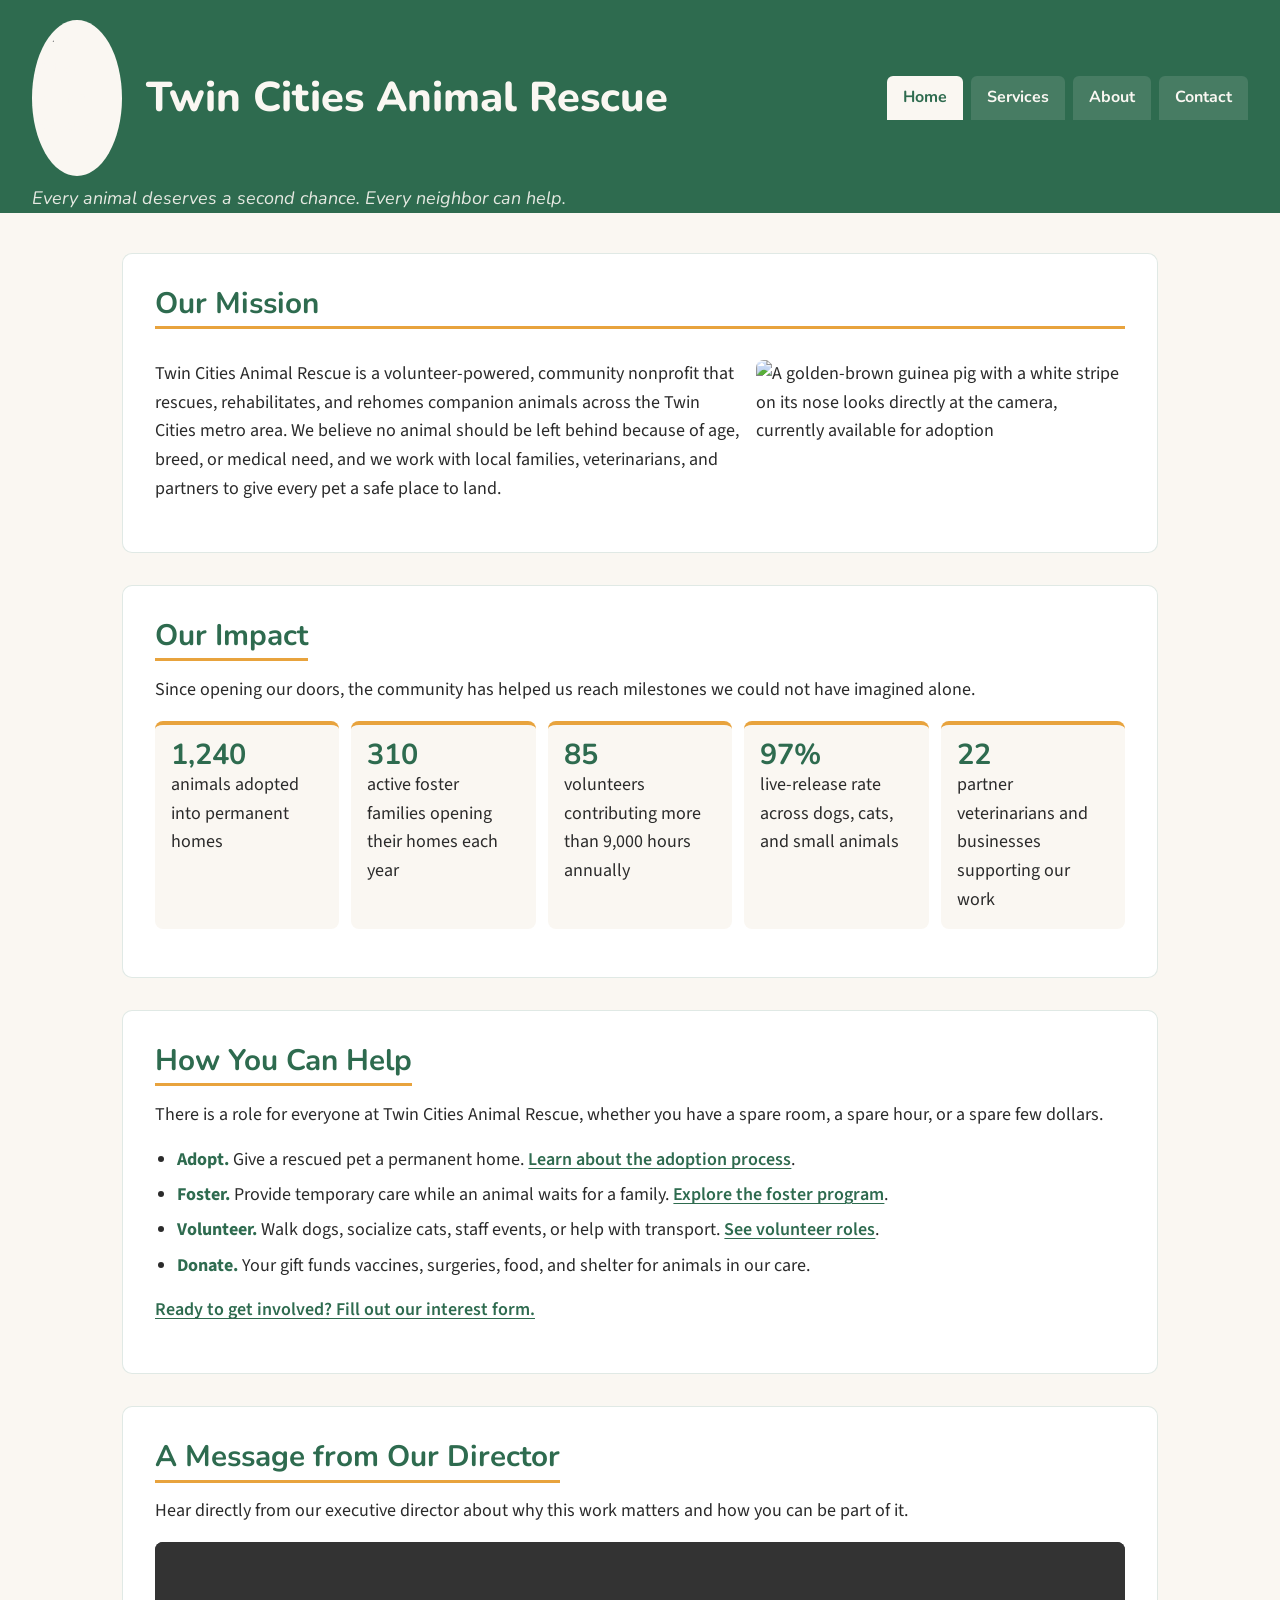
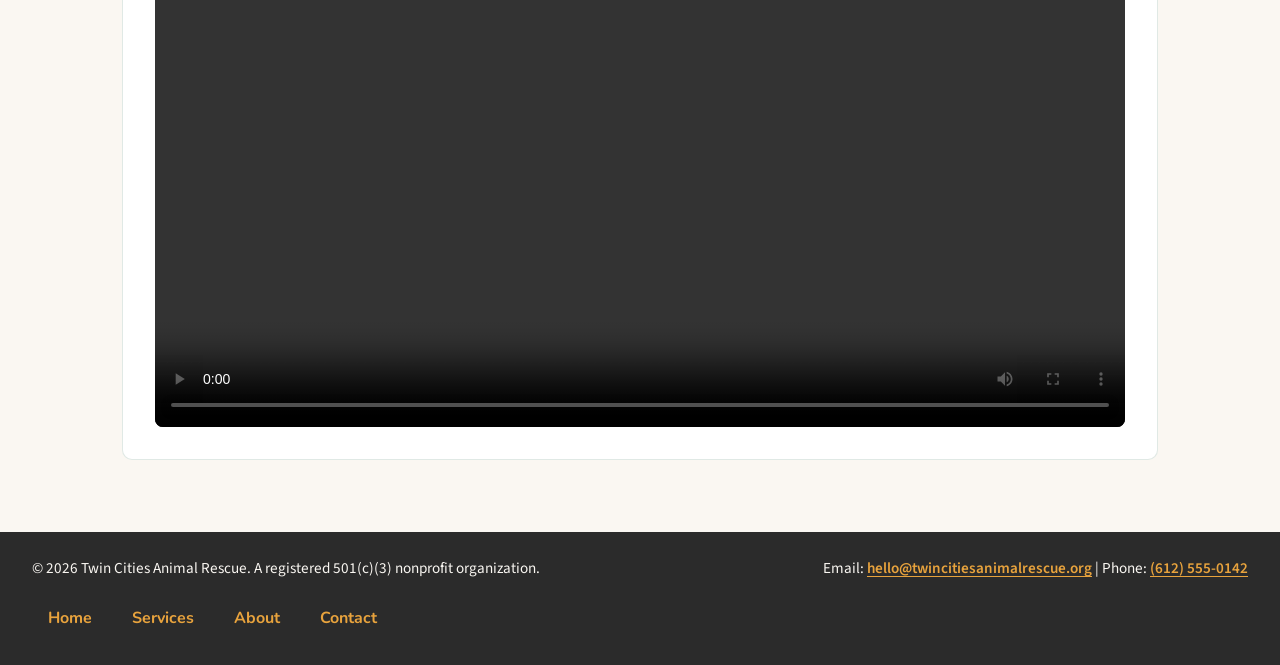
==== index.html @ 7075b085 "Add files via upload" ====
<!DOCTYPE html>
<html lang="en">
<head>
    <meta charset="UTF-8">
    <meta name="viewport" content="width=device-width, initial-scale=1.0">
    <meta name="description" content="Twin Cities Animal Rescue is a community nonprofit finding homes for pets in need. Learn how to adopt, foster, volunteer, or donate.">
    <title>Twin Cities Animal Rescue | Home</title>
    <link rel="preconnect" href="https://fonts.googleapis.com">
    <link rel="preconnect" href="https://fonts.gstatic.com" crossorigin>
    <link href="https://fonts.googleapis.com/css2?family=Nunito:ital,wght@0,700;0,800;1,600&family=Source+Sans+3:wght@400;600&display=swap" rel="stylesheet">
    <link rel="stylesheet" href="styles.css">
</head>
<body>
    <header>
        <img src="rescue-logo_c.png" alt="Twin Cities Animal Rescue logo" width="120">
        <h1>Twin Cities Animal Rescue</h1>
        <p>Every animal deserves a second chance. Every neighbor can help.</p>
        <nav aria-label="Main navigation">
            <ul>
                <li><a href="index.html" aria-current="page">Home</a></li>
                <li><a href="services.html">Services</a></li>
                <li><a href="about.html">About</a></li>
                <li><a href="contact.html">Contact</a></li>
            </ul>
        </nav>
    </header>

    <main>
        <section aria-labelledby="mission-heading">
            <h2 id="mission-heading">Our Mission</h2>
            <p>Twin Cities Animal Rescue is a volunteer-powered, community nonprofit that rescues, rehabilitates, and rehomes companion animals across the Twin Cities metro area. We believe no animal should be left behind because of age, breed, or medical need, and we work with local families, veterinarians, and partners to give every pet a safe place to land.</p>
            <img src="rescue-pet_c.png" alt="A golden-brown guinea pig with a white stripe on its nose looks directly at the camera, currently available for adoption" width="400">
        </section>

        <section aria-labelledby="impact-heading">
            <h2 id="impact-heading">Our Impact</h2>
            <p>Since opening our doors, the community has helped us reach milestones we could not have imagined alone.</p>
            <ul>
                <li><strong>1,240</strong> animals adopted into permanent homes</li>
                <li><strong>310</strong> active foster families opening their homes each year</li>
                <li><strong>85</strong> volunteers contributing more than 9,000 hours annually</li>
                <li><strong>97%</strong> live-release rate across dogs, cats, and small animals</li>
                <li><strong>22</strong> partner veterinarians and businesses supporting our work</li>
            </ul>
        </section>

        <section aria-labelledby="help-heading">
            <h2 id="help-heading">How You Can Help</h2>
            <p>There is a role for everyone at Twin Cities Animal Rescue, whether you have a spare room, a spare hour, or a spare few dollars.</p>
            <ul>
                <li><strong>Adopt.</strong> Give a rescued pet a permanent home. <a href="services.html#adoption">Learn about the adoption process</a>.</li>
                <li><strong>Foster.</strong> Provide temporary care while an animal waits for a family. <a href="services.html#foster">Explore the foster program</a>.</li>
                <li><strong>Volunteer.</strong> Walk dogs, socialize cats, staff events, or help with transport. <a href="services.html#volunteer">See volunteer roles</a>.</li>
                <li><strong>Donate.</strong> Your gift funds vaccines, surgeries, food, and shelter for animals in our care.</li>
            </ul>
            <p><a href="contact.html">Ready to get involved? Fill out our interest form.</a></p>
        </section>

        <section aria-labelledby="video-heading">
            <h2 id="video-heading">A Message from Our Director</h2>
            <p>Hear directly from our executive director about why this work matters and how you can be part of it.</p>
            <video controls width="640" preload="metadata">
                <source src="rescue-message_c.mp4" type="video/mp4">
                Your browser does not support embedded video. In this message, our executive director thanks the community for its support and explains how adopting, fostering, and volunteering directly save the lives of animals in the Twin Cities. Visit our <a href="contact.html">Contact page</a> to get involved.
            </video>
        </section>
    </main>

    <footer>
        <p>&copy; 2026 Twin Cities Animal Rescue. A registered 501(c)(3) nonprofit organization.</p>
        <p>Email: <a href="mailto:hello@twincitiesanimalrescue.org">hello@twincitiesanimalrescue.org</a> | Phone: <a href="tel:+16125550142">(612) 555-0142</a></p>
        <nav aria-label="Footer navigation">
            <ul>
                <li><a href="index.html">Home</a></li>
                <li><a href="services.html">Services</a></li>
                <li><a href="about.html">About</a></li>
                <li><a href="contact.html">Contact</a></li>
            </ul>
        </nav>
    </footer>
</body>
</html>
---- styles.css ----
/* ==========================================================================
   Twin Cities Animal Rescue — styles.css
   Mobile-first stylesheet. Base styles target small screens; the single
   media query at the bottom adjusts layout for screens 800px and wider.

   Color palette (4 colors):
     --green   #2E6B4F  forest green  — trust, calm, primary brand color
     --amber   #E8A33D  warm amber    — hope, energy, calls to action
     --cream   #FAF7F2  soft cream    — page background, easy on the eyes
     --ink     #2B2B2B  charcoal      — body text, strong contrast on cream

   Typography (2 font families):
     Nunito        — headings, nav, buttons (rounded, friendly, hopeful)
     Source Sans 3 — body text, forms (clean, highly readable)
   ========================================================================== */

:root {
  --green: #2E6B4F;
  --amber: #E8A33D;
  --cream: #FAF7F2;
  --ink: #2B2B2B;
  --font-heading: "Nunito", "Trebuchet MS", Arial, sans-serif;
  --font-body: "Source Sans 3", "Segoe UI", Helvetica, Arial, sans-serif;
}

/* ---------- Base / reset ---------- */

*,
*::before,
*::after {
  box-sizing: border-box;
}

html {
  font-size: 100%;
  scroll-behavior: smooth;
}

body {
  margin: 0;
  background-color: var(--cream);
  color: var(--ink);
  font-family: var(--font-body);
  font-size: 1.0625rem;
  line-height: 1.6;
}

img,
video {
  max-width: 100%;
  height: auto;
  display: block;
  border-radius: 8px;
}

a {
  color: var(--green);
  font-weight: 600;
  text-decoration: underline;
  text-underline-offset: 3px;
}

a:hover,
a:focus {
  color: var(--amber);
}

a:focus-visible,
button:focus-visible,
input:focus-visible,
select:focus-visible,
textarea:focus-visible {
  outline: 3px solid var(--amber);
  outline-offset: 2px;
}

/* ---------- Typography ---------- */

h1,
h2,
h3 {
  font-family: var(--font-heading);
  color: var(--green);
  line-height: 1.2;
  margin: 0 0 0.5em;
}

h1 {
  font-size: 1.9rem;
  font-weight: 800;
}

h2 {
  font-size: 1.5rem;
  font-weight: 700;
  padding-bottom: 0.3rem;
  border-bottom: 3px solid var(--amber);
  display: inline-block;
}

h3 {
  font-size: 1.15rem;
  font-weight: 700;
  margin-top: 1.25rem;
}

p {
  margin: 0 0 1rem;
}

ul,
ol {
  padding-left: 1.4rem;
  margin: 0 0 1rem;
}

li {
  margin-bottom: 0.4rem;
}

strong {
  color: var(--green);
}

/* ---------- Header ---------- */

header {
  background-color: var(--green);
  color: var(--cream);
  padding: 1.25rem 1rem 0;
  text-align: center;
  display: flex;
  flex-direction: column;
  align-items: center;
  gap: 0.5rem;
}

header img {
  width: 90px;
  border-radius: 50%;
  background-color: var(--cream);
  padding: 6px;
}

header h1 {
  color: var(--cream);
  margin: 0;
}

header p {
  margin: 0;
  font-family: var(--font-heading);
  font-style: italic;
  opacity: 0.9;
}

/* ---------- Navigation (shared by header and footer) ---------- */

nav ul {
  list-style: none;
  margin: 0.75rem 0 0;
  padding: 0;
  display: flex;
  flex-wrap: wrap;
  justify-content: center;
  gap: 0.5rem;
  width: 100%;
}

nav li {
  margin: 0;
}

nav a {
  display: block;
  font-family: var(--font-heading);
  font-weight: 700;
  font-size: 1rem;
  text-decoration: none;
  color: var(--cream);
  background-color: rgba(250, 247, 242, 0.12);
  padding: 0.6rem 1rem;
  border-radius: 6px 6px 0 0;
}

nav a:hover,
nav a:focus {
  background-color: var(--amber);
  color: var(--ink);
}

nav a[aria-current="page"] {
  background-color: var(--cream);
  color: var(--green);
}

/* ---------- Main content ---------- */

main {
  padding: 1.5rem 1rem;
  max-width: 1100px;
  margin: 0 auto;
}

section {
  background-color: #ffffff;
  border: 1px solid rgba(46, 107, 79, 0.15);
  border-radius: 10px;
  padding: 1.25rem;
  margin-bottom: 1.5rem;
}

/* Sections that pair text with an image stack on mobile,
   then sit side by side on wider screens (see media query). */
section:has(> img),
section:has(> figure) {
  display: flex;
  flex-direction: column;
  gap: 1rem;
}

section > img,
figure img {
  width: 100%;
  max-width: 420px;
  align-self: center;
}

figure {
  margin: 0;
  background-color: var(--cream);
  border-left: 5px solid var(--amber);
  border-radius: 8px;
  padding: 1rem;
  display: flex;
  flex-direction: column;
  gap: 0.75rem;
}

figcaption {
  font-size: 0.95rem;
  line-height: 1.5;
}

picture img {
  width: 100%;
  max-width: 100%;
}

video {
  width: 100%;
  background-color: var(--ink);
}

/* Description lists (volunteer roles, core values) */

dl {
  margin: 0;
}

dt {
  font-family: var(--font-heading);
  font-weight: 700;
  color: var(--green);
  margin-top: 1rem;
}

dd {
  margin: 0.25rem 0 0;
  padding-left: 1rem;
  border-left: 3px solid var(--amber);
}

/* Impact statistics on the home page */

#impact-heading + p + ul {
  list-style: none;
  padding: 0;
  display: flex;
  flex-wrap: wrap;
  gap: 0.75rem;
}

#impact-heading + p + ul li {
  flex: 1 1 100%;
  background-color: var(--cream);
  border-top: 4px solid var(--amber);
  border-radius: 8px;
  padding: 0.9rem 1rem;
  margin: 0;
}

#impact-heading + p + ul strong {
  display: block;
  font-family: var(--font-heading);
  font-size: 1.8rem;
  line-height: 1.1;
}

/* Address and tables */

address {
  font-style: normal;
  margin-bottom: 1rem;
  padding: 1rem;
  background-color: var(--cream);
  border-radius: 8px;
}

table {
  width: 100%;
  border-collapse: collapse;
  margin-bottom: 1rem;
}

caption {
  font-family: var(--font-heading);
  font-weight: 700;
  text-align: left;
  color: var(--green);
  padding-bottom: 0.5rem;
}

th,
td {
  text-align: left;
  padding: 0.6rem 0.75rem;
  border-bottom: 1px solid rgba(46, 107, 79, 0.2);
}

thead th {
  background-color: var(--green);
  color: var(--cream);
}

/* ---------- Form ---------- */

form {
  display: flex;
  flex-direction: column;
  gap: 1.25rem;
}

fieldset {
  border: 2px solid var(--green);
  border-radius: 10px;
  padding: 1rem;
  margin: 0;
  display: flex;
  flex-direction: column;
  gap: 0.25rem;
}

legend {
  font-family: var(--font-heading);
  font-weight: 700;
  color: var(--green);
  padding: 0 0.5rem;
}

form p {
  margin: 0 0 0.75rem;
}

label {
  font-weight: 600;
}

input[type="text"],
input[type="email"],
input[type="number"],
select,
textarea {
  width: 100%;
  font-family: var(--font-body);
  font-size: 1rem;
  padding: 0.6rem 0.75rem;
  margin-top: 0.3rem;
  border: 1px solid #8a8a8a;
  border-radius: 6px;
  background-color: #ffffff;
  color: var(--ink);
}

input[type="radio"],
input[type="checkbox"] {
  width: 1.1rem;
  height: 1.1rem;
  margin-right: 0.5rem;
  accent-color: var(--green);
}

input[type="radio"] + label,
input[type="checkbox"] + label {
  font-weight: 400;
}

button {
  font-family: var(--font-heading);
  font-weight: 800;
  font-size: 1.05rem;
  padding: 0.75rem 1.5rem;
  border: none;
  border-radius: 6px;
  cursor: pointer;
  margin-right: 0.5rem;
  margin-bottom: 0.5rem;
}

button[type="submit"] {
  background-color: var(--amber);
  color: var(--ink);
}

button[type="submit"]:hover,
button[type="submit"]:focus {
  background-color: var(--green);
  color: var(--cream);
}

button[type="reset"] {
  background-color: transparent;
  color: var(--green);
  border: 2px solid var(--green);
}

/* ---------- Footer ---------- */

footer {
  background-color: var(--ink);
  color: var(--cream);
  padding: 1.5rem 1rem;
  text-align: center;
  font-size: 0.95rem;
}

footer p {
  margin-bottom: 0.5rem;
}

footer a {
  color: var(--amber);
}

footer nav a {
  background-color: transparent;
  border-radius: 6px;
}

/* ==========================================================================
   Media query: screens 800px and wider
   ========================================================================== */

@media (min-width: 800px) {
  body {
    font-size: 1.125rem;
  }

  h1 {
    font-size: 2.6rem;
  }

  h2 {
    font-size: 1.85rem;
  }

  /* Header becomes a horizontal bar: logo + title left, nav right */
  header {
    flex-direction: row;
    flex-wrap: wrap;
    justify-content: space-between;
    align-items: center;
    text-align: left;
    padding: 1.25rem 2rem 0;
    gap: 1rem 1.5rem;
  }

  header p {
    flex-basis: 100%;
    order: 3;
    margin-top: -0.5rem;
  }

  nav ul {
    width: auto;
    justify-content: flex-end;
    margin: 0;
  }

  header nav {
    order: 2;
    margin-left: auto;
  }

  header nav ul {
    align-self: flex-end;
  }

  main {
    padding: 2.5rem 2rem;
  }

  section {
    padding: 2rem;
    margin-bottom: 2rem;
  }

  /* Text + image sections sit side by side */
  section:has(> img),
  section:has(> figure) {
    flex-direction: row;
    flex-wrap: wrap;
    align-items: flex-start;
  }

  section:has(> img) > h2,
  section:has(> figure) > h2 {
    flex-basis: 100%;
  }

  section:has(> img) > p,
  section:has(> img) > ol,
  section:has(> img) > ul,
  section:has(> img) > dl,
  section:has(> figure) > p,
  section:has(> figure) > ol {
    flex: 1 1 55%;
  }

  section > img,
  section > figure {
    flex: 0 1 38%;
    align-self: flex-start;
  }

  /* Volunteer Roles: intro paragraph spans the row, then the role list
     and the volunteer photo share the next row */
  #volunteer > p:first-of-type {
    flex-basis: 100%;
  }

  #volunteer > img {
    order: 2;
  }

  #volunteer > dl {
    order: 1;
    flex: 1 1 55%;
  }

  #volunteer > p:last-of-type {
    order: 3;
    flex-basis: 100%;
  }

  /* Impact stats: five tiles in a row */
  #impact-heading + p + ul li {
    flex: 1 1 160px;
  }

  /* Form: name/email and interest/availability can share a row */
  fieldset {
    flex-direction: row;
    flex-wrap: wrap;
    gap: 0 1.5rem;
  }

  fieldset > p {
    flex: 1 1 45%;
  }

  fieldset > p:has(textarea),
  fieldset > p:has(input[type="radio"]),
  fieldset > p:has(input[type="checkbox"]) {
    flex-basis: 100%;
  }

  footer {
    display: flex;
    flex-wrap: wrap;
    justify-content: space-between;
    align-items: center;
    text-align: left;
    padding: 1.5rem 2rem;
  }

  footer nav {
    flex-basis: 100%;
    margin-top: 0.5rem;
  }

  footer nav ul {
    justify-content: flex-start;
  }
}
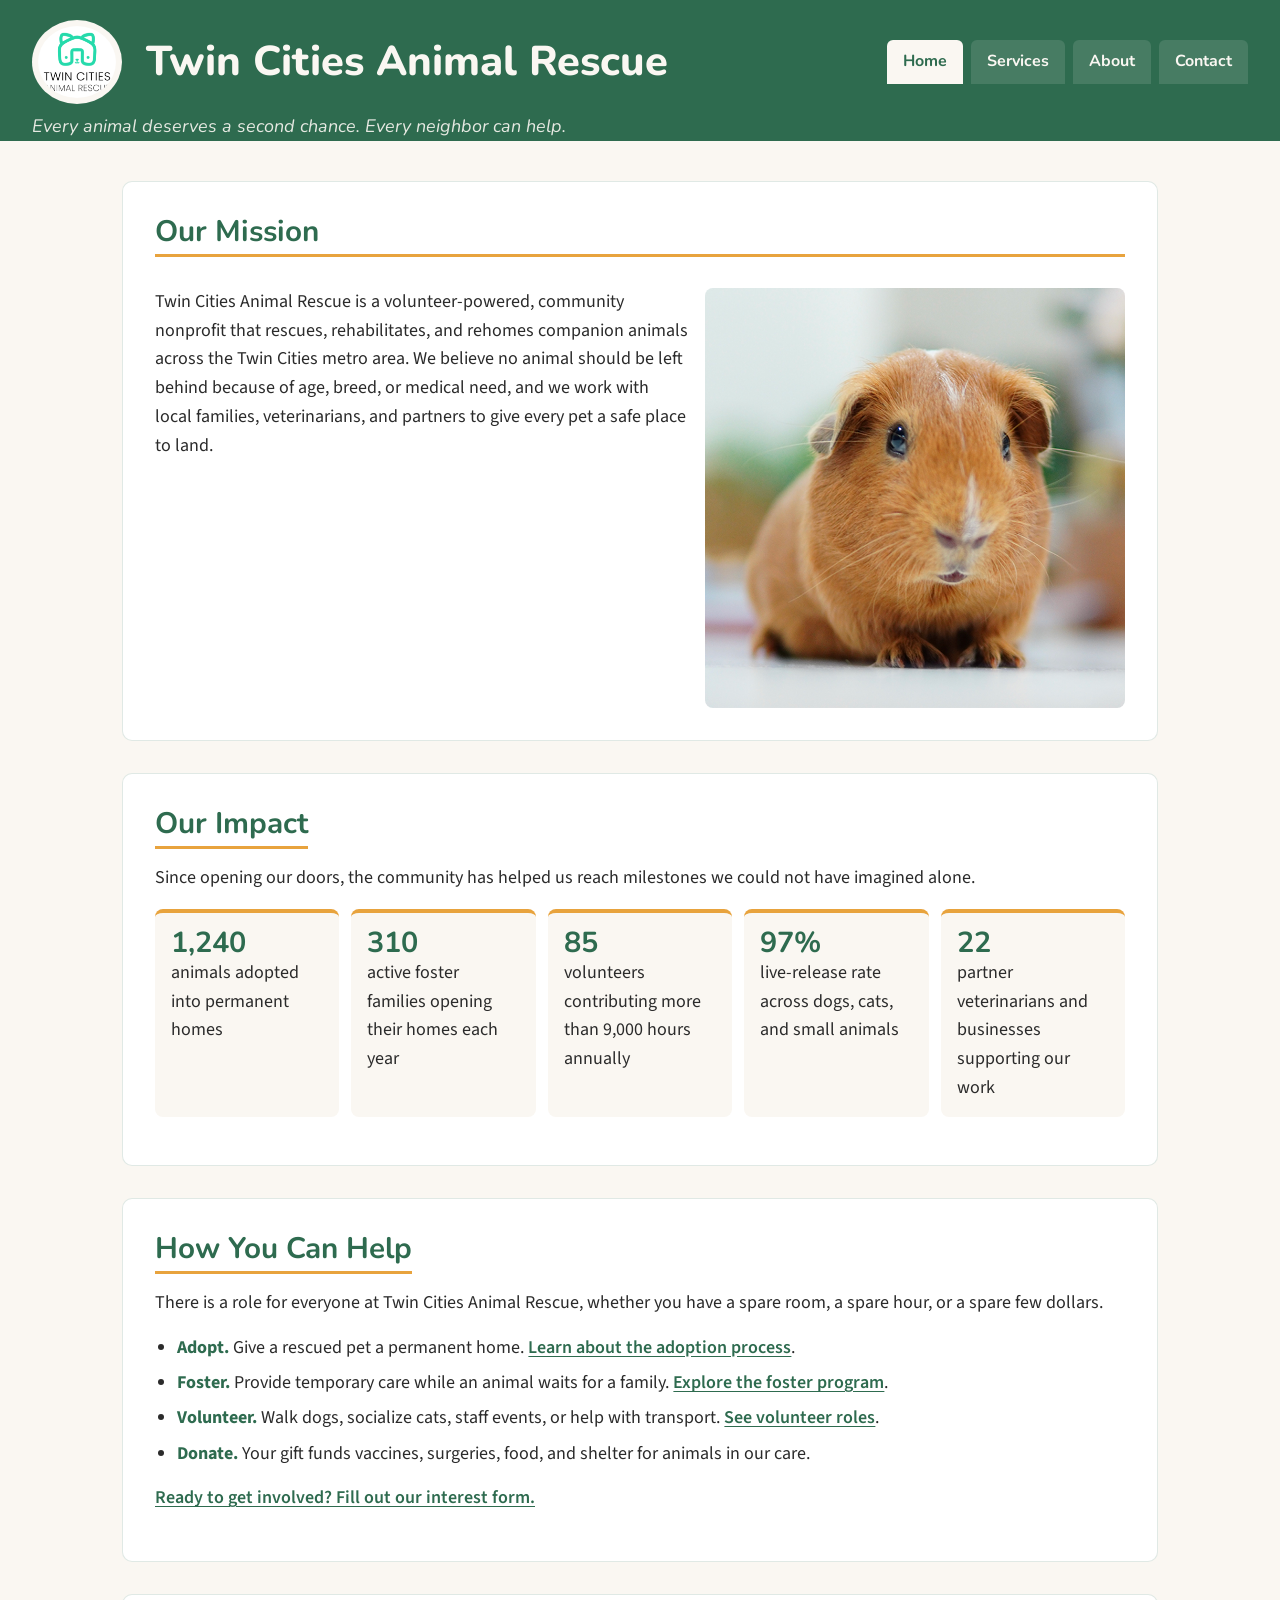
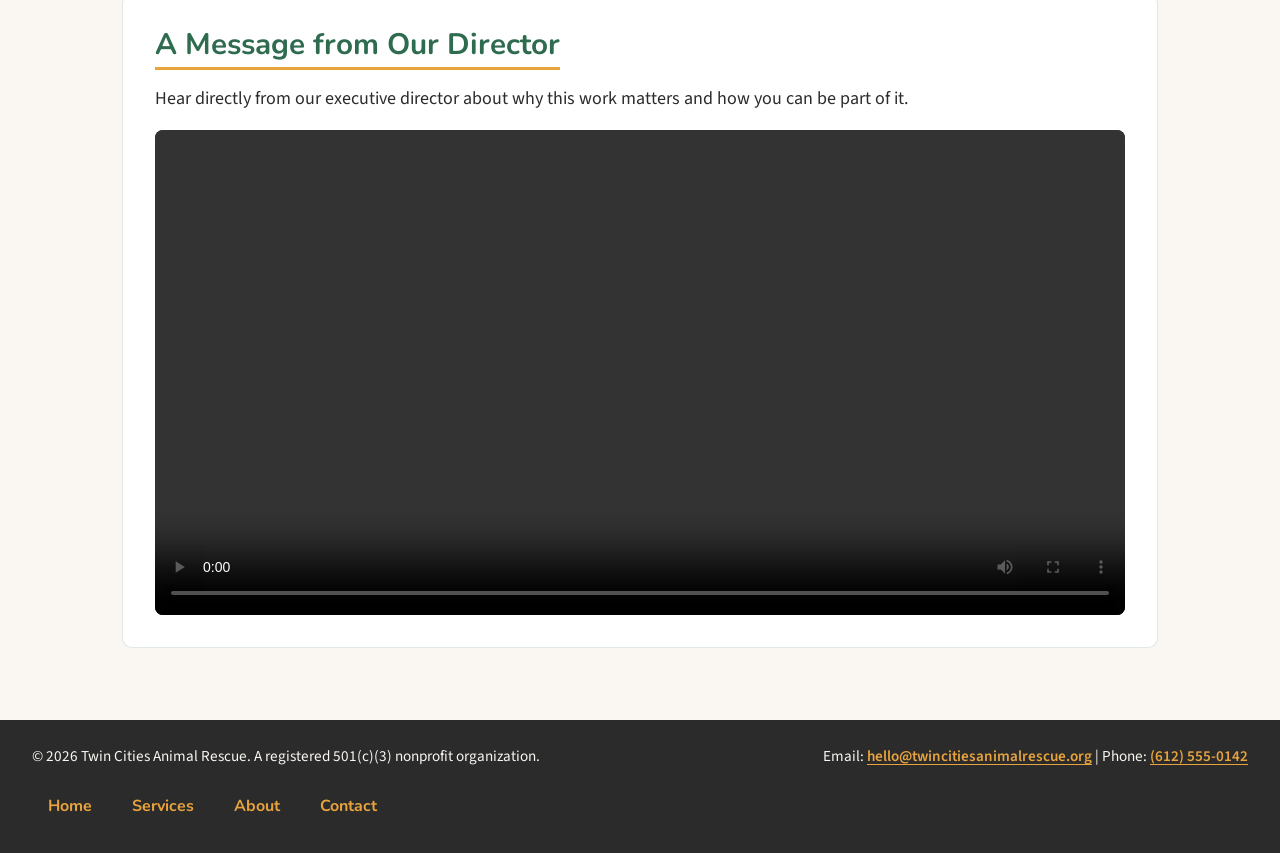
==== commit b01011c3: "touchstone 4" ====
--- a/index.html
+++ b/index.html
@@ -78,5 +78,6 @@
             </ul>
         </nav>
     </footer>
+    <script src="script.js"></script>
 </body>
 </html>
--- a/styles.css
+++ b/styles.css
@@ -447,6 +447,108 @@
   border-radius: 6px;
 }
 
+/* ---------- Touchstone 4: interactive feature, validation, storage ---------- */
+
+.interest-btn {
+  display: block;
+  margin-top: 0.5rem;
+  padding: 0.4rem 0.9rem;
+  font-size: 0.95rem;
+  background-color: transparent;
+  color: var(--green);
+  border: 2px solid var(--green);
+}
+
+.interest-btn:hover,
+.interest-btn:focus {
+  background-color: var(--green);
+  color: var(--cream);
+}
+
+.interest-btn.is-selected {
+  background-color: var(--amber);
+  border-color: var(--amber);
+  color: var(--ink);
+}
+
+.interest-summary {
+  margin-top: 1.5rem;
+  padding: 1rem 1.25rem;
+  background-color: var(--cream);
+  border: 2px solid var(--amber);
+  border-radius: 10px;
+}
+
+.interest-summary h3 {
+  margin-top: 0;
+}
+
+.interest-list {
+  list-style: none;
+  padding: 0;
+}
+
+.interest-list li {
+  display: flex;
+  flex-wrap: wrap;
+  align-items: center;
+  gap: 0.5rem;
+  padding: 0.5rem 0;
+  border-bottom: 1px solid rgba(46, 107, 79, 0.2);
+}
+
+.commitment {
+  font-size: 0.9rem;
+  opacity: 0.8;
+}
+
+.remove-btn,
+.link-btn {
+  margin-left: auto;
+  padding: 0.25rem 0.7rem;
+  font-size: 0.85rem;
+  background-color: transparent;
+  color: var(--green);
+  border: 1px solid var(--green);
+}
+
+.link-btn {
+  margin-left: 1rem;
+}
+
+.cta-link {
+  font-family: var(--font-heading);
+  font-weight: 800;
+}
+
+.saved-note {
+  padding: 0.75rem 1rem;
+  background-color: var(--cream);
+  border-left: 5px solid var(--amber);
+  border-radius: 6px;
+}
+
+.error-message {
+  display: block;
+  min-height: 1.2em;
+  margin-top: 0.25rem;
+  font-size: 0.9rem;
+  font-weight: 600;
+  color: #A32D2D;
+}
+
+.is-invalid {
+  border-color: #A32D2D !important;
+  background-color: #FFF4F4 !important;
+}
+
+.success-message {
+  padding: 1.25rem;
+  background-color: var(--cream);
+  border: 2px solid var(--green);
+  border-radius: 10px;
+}
+
 /* ==========================================================================
    Media query: screens 800px and wider
    ========================================================================== */
@@ -548,8 +650,13 @@
     flex: 1 1 55%;
   }
 
+  #volunteer > .interest-summary {
+    order: 3;
+    flex-basis: 100%;
+  }
+
   #volunteer > p:last-of-type {
-    order: 3;
+    order: 4;
     flex-basis: 100%;
   }
 
